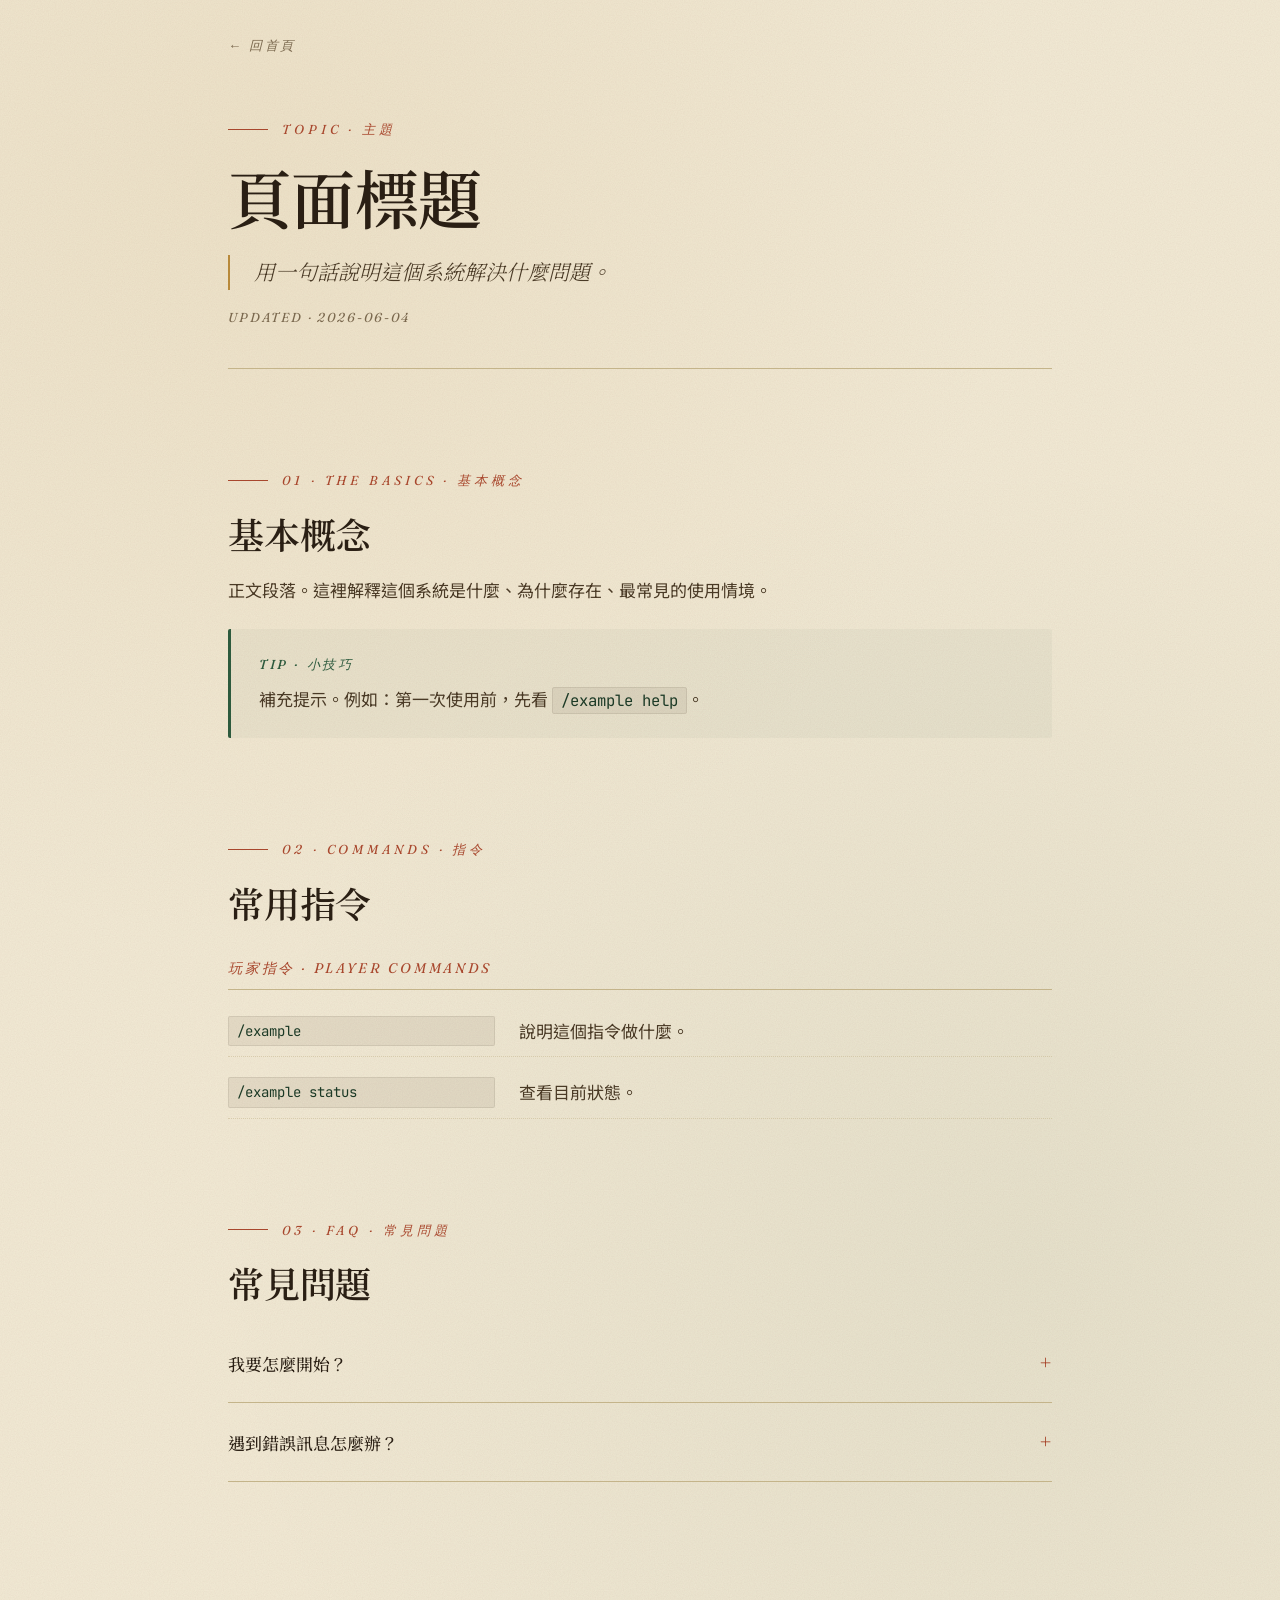
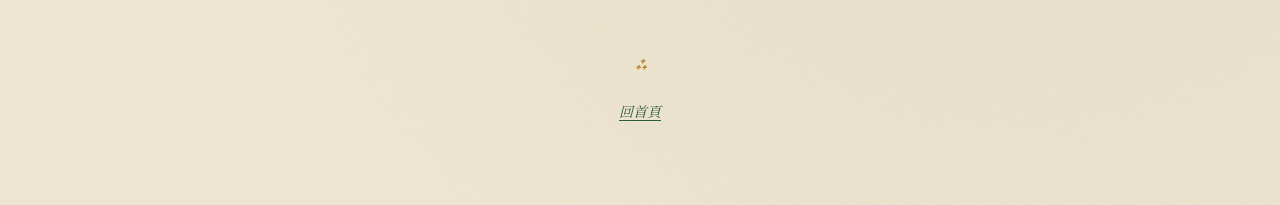
==== _template.html @ ef846f4b "init" ====
<!--
  HOW TO ADD A NEW TOPIC PAGE
  ===========================
  1. Copy this file to docs/<slug>.html  (e.g. docs/claims.html)
  2. Edit <title>, eyebrow, h1, lead, and content.
  3. Add an entry to docs/manifest.json under "topics":
       {
         "slug":    "claims",
         "title":   "領地系統",
         "summary": "保護你的建築不被其他玩家修改。",
         "path":    "claims.html",
         "updated": "2026-06-04"
       }
  4. Commit, push. GitHub Pages picks it up; the home page lists it automatically.

  Keep new pages at the top level of docs/. If you nest into a folder, you'll
  need to adjust the asset paths (./assets/... → ../assets/...).
-->
<!DOCTYPE html>
<html lang="zh-TW">
<head>
  <meta charset="UTF-8">
  <meta name="viewport" content="width=device-width, initial-scale=1.0">
  <title>新頁面標題 · MC Docs</title>
  <link rel="preconnect" href="https://fonts.googleapis.com">
  <link rel="preconnect" href="https://fonts.gstatic.com" crossorigin>
  <link href="https://fonts.googleapis.com/css2?family=Fraunces:ital,opsz,wght@0,9..144,300..900;1,9..144,300..900&family=Noto+Serif+TC:wght@300;400;500;600;700&family=Noto+Sans+TC:wght@300;400;500;600;700&family=JetBrains+Mono:wght@400;500;600&display=swap" rel="stylesheet">
  <link rel="stylesheet" href="./assets/style.css">
</head>
<body>

  <nav class="page-nav">
    <a href="./index.html">← 回首頁</a>
  </nav>

  <main class="container">
    <header class="page-header">
      <div class="section-marker">Topic · 主題</div>
      <h1>頁面標題</h1>
      <p class="lead">用一句話說明這個系統解決什麼問題。</p>
      <div class="meta">Updated · 2026-06-04</div>
    </header>

    <section>
      <div class="section-marker">01 · The Basics · 基本概念</div>
      <h2>基本概念</h2>
      <p>正文段落。這裡解釋這個系統是什麼、為什麼存在、最常見的使用情境。</p>

      <div class="callout callout-tip">
        <div class="callout-label">Tip · 小技巧</div>
        <p>補充提示。例如：第一次使用前，先看 <code>/example help</code>。</p>
      </div>
    </section>

    <section>
      <div class="section-marker">02 · Commands · 指令</div>
      <h2>常用指令</h2>

      <div class="cmd-group-title">玩家指令 · Player Commands</div>
      <div class="cmd-list">
        <div class="cmd-item">
          <code>/example</code>
          <div>說明這個指令做什麼。</div>
        </div>
        <div class="cmd-item">
          <code>/example status</code>
          <div>查看目前狀態。</div>
        </div>
      </div>
    </section>

    <section>
      <div class="section-marker">03 · FAQ · 常見問題</div>
      <h2>常見問題</h2>

      <details>
        <summary>我要怎麼開始？</summary>
        <p>回答放在這裡。</p>
      </details>
      <details>
        <summary>遇到錯誤訊息怎麼辦？</summary>
        <p>回答放在這裡。</p>
      </details>
    </section>
  </main>

  <footer class="site-footer">
    <div class="ornament">⁂</div>
    <div><a href="./index.html">回首頁</a></div>
  </footer>
</body>
</html>
---- assets/style.css ----
/* Parchment Explorer — implementation of docs/style.md */

:root {
  --paper:        #f3ead5;
  --paper-warm:   #ebe0c6;
  --paper-dark:   #d9cba3;
  --ink:          #2a1f14;
  --ink-soft:     #4a3a26;
  --ink-mute:     #7a684e;
  --forest:       #2d5a3d;
  --forest-deep:  #1c3a26;
  --terra:        #a8472d;
  --terra-soft:   #c46a4a;
  --gold:         #b8893a;
  --sky:          #4a6b7d;
  --rule:         #c4b48a;
  --shadow:       rgba(60, 40, 20, 0.12);
}

*, *::before, *::after { box-sizing: border-box; }
html { scroll-behavior: smooth; -webkit-text-size-adjust: 100%; }
body {
  margin: 0;
  font-family: "Noto Sans TC", "Fraunces", serif;
  font-size: 17px;
  line-height: 1.75;
  color: var(--ink-soft);
  background: var(--paper);
  background-image:
    radial-gradient(circle at 20% 10%, rgba(184, 137, 58, 0.08) 0%, transparent 40%),
    radial-gradient(circle at 80% 70%, rgba(45, 90, 61, 0.06) 0%, transparent 50%),
    url("data:image/svg+xml;utf8,<svg xmlns='http://www.w3.org/2000/svg' width='400' height='400'><filter id='n'><feTurbulence type='fractalNoise' baseFrequency='0.85' numOctaves='2' stitchTiles='stitch'/><feColorMatrix values='0 0 0 0 0.15 0 0 0 0 0.12 0 0 0 0 0.08 0 0 0 0.08 0'/></filter><rect width='400' height='400' filter='url(%23n)'/></svg>");
  min-height: 100vh;
}

/* ── layout ─────────────────────────────────────────────── */
.container { max-width: 880px; margin: 0 auto; padding: 0 28px; }
section { margin: 100px 0; }

/* ── typography ─────────────────────────────────────────── */
h1, h2, h3, h4 {
  font-family: "Noto Serif TC", "Fraunces", serif;
  color: var(--ink);
  line-height: 1.2;
  letter-spacing: -0.005em;
  margin: 0;
}
h1 { font-size: clamp(40px, 6vw, 64px); font-weight: 600; line-height: 1.1; letter-spacing: -0.01em; }
h2 { font-size: 36px; font-weight: 600; margin-bottom: 20px; }
h3 { font-size: 22px; font-weight: 600; color: var(--forest-deep); margin: 32px 0 12px; }
h4 { font-size: 16px; font-weight: 600; font-family: "Noto Sans TC", sans-serif; margin: 24px 0 8px; }

p { margin: 0 0 16px; }
strong { color: var(--ink); font-weight: 600; }
em {
  color: var(--terra);
  font-style: italic;
  font-family: "Fraunces", "Noto Serif TC", serif;
}

a {
  color: var(--forest);
  text-decoration: underline;
  text-decoration-thickness: 1px;
  text-underline-offset: 3px;
  transition: color 0.2s;
}
a:hover { color: var(--terra); }

/* ── hero ───────────────────────────────────────────────── */
.hero { text-align: center; padding: 100px 0 60px; }
.hero > * { animation: fade-up 0.8s ease-out backwards; }
.hero-eyebrow {
  font-family: "Fraunces", serif;
  font-style: italic;
  font-size: 14px;
  letter-spacing: 0.3em;
  text-transform: uppercase;
  color: var(--terra);
  margin-bottom: 24px;
  animation-delay: 0.10s;
}
.hero-title { animation-delay: 0.25s; margin-bottom: 24px; }
.hero-subtitle {
  font-family: "Fraunces", "Noto Serif TC", serif;
  font-weight: 300;
  font-style: italic;
  font-size: 21px;
  line-height: 1.65;
  color: var(--ink-soft);
  max-width: 640px;
  margin: 0 auto 40px;
  animation-delay: 0.40s;
}
.hero-divider {
  font-family: "Fraunces", serif;
  font-size: 26px;
  color: var(--gold);
  animation-delay: 0.55s;
}

/* ── section marker ─────────────────────────────────────── */
.section-marker {
  font-family: "Fraunces", serif;
  font-style: italic;
  font-size: 13px;
  letter-spacing: 0.3em;
  text-transform: uppercase;
  color: var(--terra);
  display: flex;
  align-items: center;
  gap: 14px;
  margin-bottom: 20px;
}
.section-marker::before {
  content: "";
  width: 40px;
  height: 1px;
  background: var(--terra);
}

/* ── lead paragraph ─────────────────────────────────────── */
.lead {
  font-family: "Fraunces", "Noto Serif TC", serif;
  font-weight: 300;
  font-style: italic;
  font-size: 21px;
  line-height: 1.65;
  color: var(--ink-soft);
  padding-left: 24px;
  border-left: 2px solid var(--gold);
  margin: 32px 0;
}

/* ── callouts ───────────────────────────────────────────── */
.callout {
  padding: 24px 28px;
  background: rgba(255, 250, 235, 0.5);
  border-radius: 2px;
  margin: 24px 0;
}
.callout-warn { border-left: 3px solid var(--terra);  background: rgba(168, 71, 45, 0.04); }
.callout-info { border-left: 3px solid var(--sky);    background: rgba(74, 107, 125, 0.04); }
.callout-tip  { border-left: 3px solid var(--forest); background: rgba(45, 90, 61, 0.04); }
.callout-label {
  font-family: "Fraunces", serif;
  font-style: italic;
  font-size: 13px;
  letter-spacing: 0.2em;
  text-transform: uppercase;
  font-weight: 500;
  margin-bottom: 8px;
  color: var(--terra);
}
.callout-info .callout-label { color: var(--sky); }
.callout-tip  .callout-label { color: var(--forest); }
.callout p:last-child { margin-bottom: 0; }

/* ── steps ──────────────────────────────────────────────── */
.step {
  display: grid;
  grid-template-columns: 60px 1fr;
  gap: 24px;
  padding: 24px;
  background: rgba(255, 250, 235, 0.5);
  border-left: 3px solid var(--forest);
  margin: 16px 0;
}
.step-num {
  font-family: "Fraunces", serif;
  font-style: italic;
  font-size: 44px;
  font-weight: 300;
  color: var(--forest);
  line-height: 1;
}
.step h4 { margin-top: 0; }

/* ── command / reference list ───────────────────────────── */
.cmd-group-title {
  font-family: "Fraunces", serif;
  font-style: italic;
  font-size: 14px;
  letter-spacing: 0.2em;
  text-transform: uppercase;
  color: var(--terra);
  padding-bottom: 8px;
  border-bottom: 1px solid var(--rule);
  margin: 32px 0 16px;
}
.cmd-list { display: grid; gap: 10px; }
.cmd-item {
  display: grid;
  grid-template-columns: minmax(180px, 1fr) 2fr;
  gap: 24px;
  padding: 10px 0;
  border-bottom: 1px dotted rgba(196, 180, 138, 0.5);
}
.cmd-item > :first-child { font-family: "JetBrains Mono", monospace; font-size: 14px; color: var(--forest-deep); }

/* ── TOC (used on home for topic list) ──────────────────── */
nav.toc {
  padding: 32px 40px;
  background: rgba(255, 250, 235, 0.6);
  border: 1px solid var(--rule);
  border-radius: 2px;
  max-width: 560px;
  margin: 32px 0;
}
nav.toc ol { list-style: none; counter-reset: toc-counter; margin: 0; padding: 0; }
nav.toc li {
  counter-increment: toc-counter;
  display: grid;
  grid-template-columns: 40px 1fr;
  gap: 14px;
  padding: 16px 0;
  border-bottom: 1px dotted rgba(196, 180, 138, 0.5);
  align-items: baseline;
}
nav.toc li:last-child { border-bottom: none; }
nav.toc li::before {
  content: counter(toc-counter, decimal-leading-zero);
  font-family: "Fraunces", serif;
  font-style: italic;
  font-size: 13px;
  color: var(--terra);
  letter-spacing: 0.1em;
}
nav.toc a {
  text-decoration: none;
  color: var(--ink);
  font-weight: 500;
  font-family: "Noto Serif TC", serif;
  font-size: 18px;
}
nav.toc a:hover { color: var(--forest); }
nav.toc .toc-summary {
  display: block;
  font-size: 14.5px;
  color: var(--ink-mute);
  margin-top: 4px;
  font-style: italic;
  font-family: "Fraunces", "Noto Serif TC", serif;
  font-weight: 300;
}
nav.toc .toc-empty {
  display: block;
  color: var(--ink-mute);
  font-style: italic;
  font-family: "Fraunces", serif;
}

/* ── tables ─────────────────────────────────────────────── */
.compare-table {
  width: 100%;
  border-collapse: collapse;
  font-size: 15.5px;
  margin: 24px 0;
}
.compare-table th, .compare-table td {
  padding: 12px 14px;
  text-align: left;
}
.compare-table th {
  font-family: "Noto Serif TC", serif;
  font-weight: 600;
  background: rgba(184, 137, 58, 0.06);
  border-bottom: 2px solid var(--gold);
  color: var(--ink);
}
.compare-table td { border-bottom: 1px solid var(--rule); }
.compare-table tr:hover td { background: rgba(255, 250, 235, 0.5); }

/* ── details / collapsible ──────────────────────────────── */
details {
  border-bottom: 1px solid var(--rule);
  padding: 18px 0;
}
details summary {
  list-style: none;
  cursor: pointer;
  display: flex;
  justify-content: space-between;
  align-items: center;
  font-family: "Noto Serif TC", serif;
  font-weight: 500;
  color: var(--ink);
}
details summary::-webkit-details-marker { display: none; }
details summary::after {
  content: "+";
  font-family: "Fraunces", serif;
  font-size: 24px;
  color: var(--terra);
  font-weight: 300;
  transition: transform 0.2s;
}
details[open] summary::after { content: "−"; }
details > *:not(summary) { margin-top: 12px; }

/* ── code ───────────────────────────────────────────────── */
code {
  font-family: "JetBrains Mono", "Consolas", monospace;
  font-size: 0.92em;
  background: rgba(74, 58, 38, 0.08);
  color: var(--forest-deep);
  padding: 2px 8px;
  border-radius: 2px;
  border: 1px solid rgba(74, 58, 38, 0.1);
}
pre, .cmd-block {
  background: var(--ink);
  color: var(--paper);
  padding: 16px 20px;
  border-left: 3px solid var(--gold);
  border-radius: 2px;
  font-family: "JetBrains Mono", "Consolas", monospace;
  font-size: 14px;
  line-height: 1.6;
  overflow-x: auto;
  margin: 16px 0;
}
pre code {
  background: transparent;
  border: none;
  color: inherit;
  padding: 0;
}

/* ── lists ──────────────────────────────────────────────── */
ul, ol { padding-left: 24px; margin: 16px 0; }
ul li, ol li { margin-bottom: 6px; }
ul li::marker { color: var(--gold); }
ol li::marker { color: var(--terra); font-family: "Fraunces", serif; font-style: italic; }

/* ── page chrome (back-nav + header) ────────────────────── */
.page-nav {
  max-width: 880px;
  margin: 0 auto;
  padding: 28px 28px 0;
}
.page-nav a {
  font-family: "Fraunces", serif;
  font-style: italic;
  font-size: 13px;
  letter-spacing: 0.2em;
  text-transform: uppercase;
  color: var(--ink-mute);
  text-decoration: none;
}
.page-nav a:hover { color: var(--terra); }

.page-header {
  padding: 60px 0 40px;
  border-bottom: 1px solid var(--rule);
  margin-bottom: 40px;
}
.page-header h1 { margin: 16px 0; }
.page-header .lead { margin: 24px 0 0; }

.meta {
  font-family: "Fraunces", serif;
  font-style: italic;
  font-size: 13px;
  letter-spacing: 0.15em;
  color: var(--ink-mute);
  text-transform: uppercase;
  margin-top: 16px;
}

/* ── footer ─────────────────────────────────────────────── */
footer.site-footer {
  text-align: center;
  padding: 60px 0 80px;
  color: var(--ink-mute);
  font-family: "Fraunces", "Noto Serif TC", serif;
  font-style: italic;
  font-size: 14px;
}
.ornament {
  font-family: "Fraunces", serif;
  font-size: 24px;
  color: var(--gold);
  margin-bottom: 16px;
}

/* ── animation ──────────────────────────────────────────── */
@keyframes fade-up {
  from { opacity: 0; transform: translateY(12px); }
  to   { opacity: 1; transform: translateY(0); }
}

/* ── responsive ─────────────────────────────────────────── */
@media (max-width: 640px) {
  body { font-size: 16px; }
  .hero { padding: 60px 0 40px; }
  section { margin: 70px 0; }
  h2 { font-size: 28px; }
  h3 { font-size: 19px; }
  .lead { font-size: 18px; padding-left: 16px; }
  .cmd-item, .step { grid-template-columns: 1fr; gap: 4px; }
  nav.toc { padding: 24px 20px; }
}
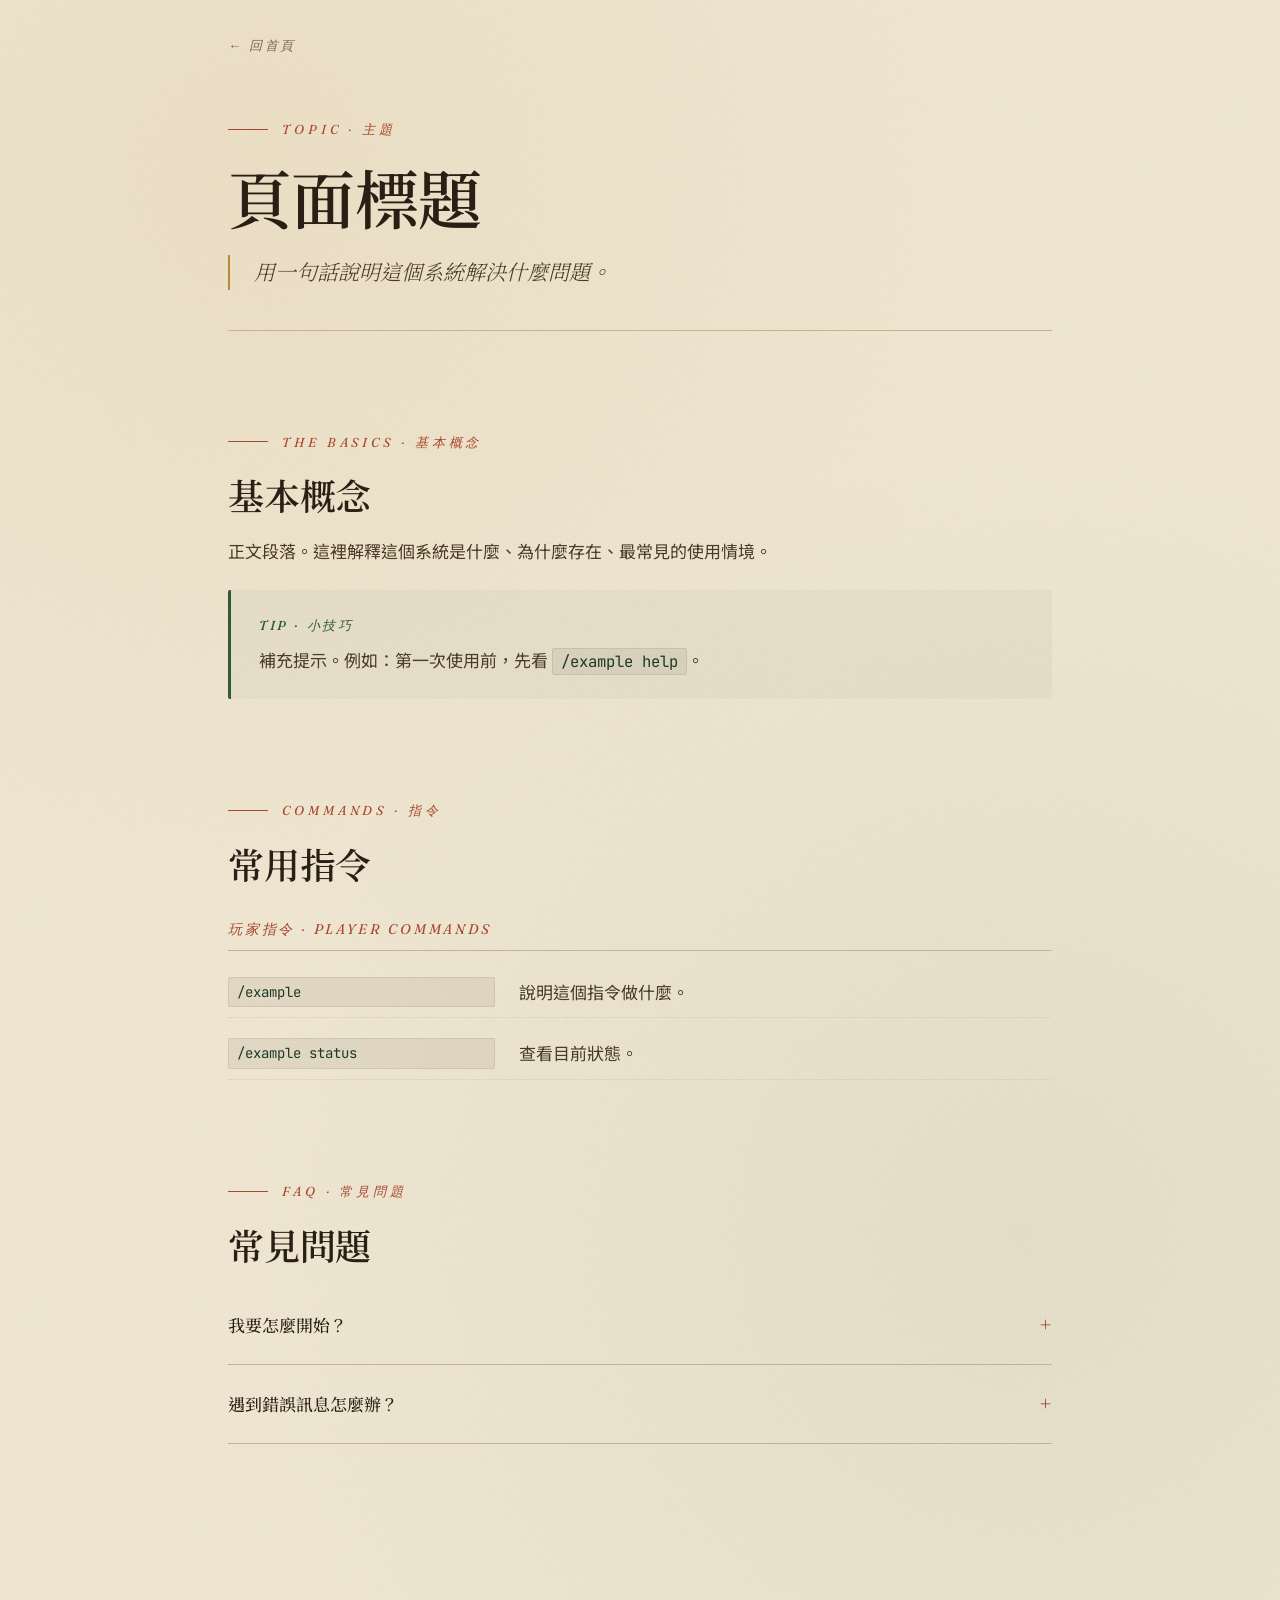
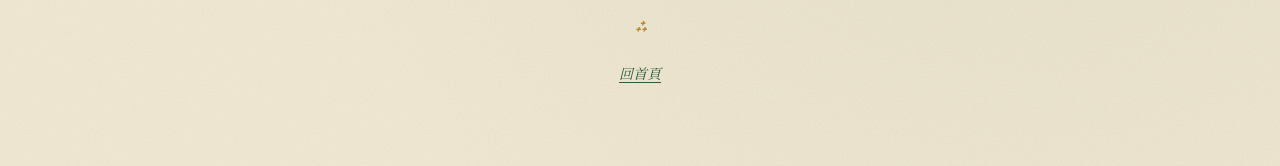
==== commit bb855106: "fix" ====
--- a/_template.html
+++ b/_template.html
@@ -1,36 +1,31 @@
 <!--
-  HOW TO ADD A NEW TOPIC PAGE
-  ===========================
-  1. Copy this file to docs/<slug>.html  (e.g. docs/claims.html)
+  HOW TO ADD A NEW PAGE
+  =====================
+  1. Copy this file to pages/<slug>.html  (e.g. pages/claims.html)
   2. Edit <title>, eyebrow, h1, lead, and content.
-  3. Add an entry to docs/manifest.json under "topics":
-       {
-         "slug":    "claims",
-         "title":   "領地系統",
-         "summary": "保護你的建築不被其他玩家修改。",
-         "path":    "claims.html",
-         "updated": "2026-06-04"
-       }
-  4. Commit, push. GitHub Pages picks it up; the home page lists it automatically.
+     - <title> drives the homepage list. You can also add
+       <meta name="docs-title" content="..."> to override.
+     - <meta name="description"> appears as the subtitle on the home list.
+  3. Commit, push. The homepage auto-discovers it — no other edits needed.
 
-  Keep new pages at the top level of docs/. If you nest into a folder, you'll
-  need to adjust the asset paths (./assets/... → ../assets/...).
+  Files starting with "_" (like this one) are ignored by the home list.
 -->
 <!DOCTYPE html>
 <html lang="zh-TW">
 <head>
   <meta charset="UTF-8">
   <meta name="viewport" content="width=device-width, initial-scale=1.0">
-  <title>新頁面標題 · MC Docs</title>
+  <title>新頁面標題</title>
+  <meta name="description" content="一句話說明這個系統。">
   <link rel="preconnect" href="https://fonts.googleapis.com">
   <link rel="preconnect" href="https://fonts.gstatic.com" crossorigin>
   <link href="https://fonts.googleapis.com/css2?family=Fraunces:ital,opsz,wght@0,9..144,300..900;1,9..144,300..900&family=Noto+Serif+TC:wght@300;400;500;600;700&family=Noto+Sans+TC:wght@300;400;500;600;700&family=JetBrains+Mono:wght@400;500;600&display=swap" rel="stylesheet">
-  <link rel="stylesheet" href="./assets/style.css">
+  <link rel="stylesheet" href="../assets/style.css">
 </head>
 <body>
 
   <nav class="page-nav">
-    <a href="./index.html">← 回首頁</a>
+    <a href="../index.html">← 回首頁</a>
   </nav>
 
   <main class="container">
@@ -38,11 +33,10 @@
       <div class="section-marker">Topic · 主題</div>
       <h1>頁面標題</h1>
       <p class="lead">用一句話說明這個系統解決什麼問題。</p>
-      <div class="meta">Updated · 2026-06-04</div>
     </header>
 
     <section>
-      <div class="section-marker">01 · The Basics · 基本概念</div>
+      <div class="section-marker">The Basics · 基本概念</div>
       <h2>基本概念</h2>
       <p>正文段落。這裡解釋這個系統是什麼、為什麼存在、最常見的使用情境。</p>
 
@@ -53,7 +47,7 @@
     </section>
 
     <section>
-      <div class="section-marker">02 · Commands · 指令</div>
+      <div class="section-marker">Commands · 指令</div>
       <h2>常用指令</h2>
 
       <div class="cmd-group-title">玩家指令 · Player Commands</div>
@@ -70,7 +64,7 @@
     </section>
 
     <section>
-      <div class="section-marker">03 · FAQ · 常見問題</div>
+      <div class="section-marker">FAQ · 常見問題</div>
       <h2>常見問題</h2>
 
       <details>
@@ -86,7 +80,7 @@
 
   <footer class="site-footer">
     <div class="ornament">⁂</div>
-    <div><a href="./index.html">回首頁</a></div>
+    <div><a href="../index.html">回首頁</a></div>
   </footer>
 </body>
 </html>
--- a/assets/style.css
+++ b/assets/style.css
@@ -200,38 +200,26 @@
 
 /* ── TOC (used on home for topic list) ──────────────────── */
 nav.toc {
-  padding: 32px 40px;
+  padding: 8px 32px;
   background: rgba(255, 250, 235, 0.6);
   border: 1px solid var(--rule);
   border-radius: 2px;
-  max-width: 560px;
-  margin: 32px 0;
-}
-nav.toc ol { list-style: none; counter-reset: toc-counter; margin: 0; padding: 0; }
+  max-width: 580px;
+  margin: 0 auto;
+}
+nav.toc ol { list-style: none; margin: 0; padding: 0; }
 nav.toc li {
-  counter-increment: toc-counter;
-  display: grid;
-  grid-template-columns: 40px 1fr;
-  gap: 14px;
-  padding: 16px 0;
+  padding: 18px 0;
   border-bottom: 1px dotted rgba(196, 180, 138, 0.5);
-  align-items: baseline;
 }
 nav.toc li:last-child { border-bottom: none; }
-nav.toc li::before {
-  content: counter(toc-counter, decimal-leading-zero);
-  font-family: "Fraunces", serif;
-  font-style: italic;
-  font-size: 13px;
-  color: var(--terra);
-  letter-spacing: 0.1em;
-}
 nav.toc a {
   text-decoration: none;
   color: var(--ink);
   font-weight: 500;
   font-family: "Noto Serif TC", serif;
-  font-size: 18px;
+  font-size: 19px;
+  display: block;
 }
 nav.toc a:hover { color: var(--forest); }
 nav.toc .toc-summary {
@@ -248,6 +236,8 @@
   color: var(--ink-mute);
   font-style: italic;
   font-family: "Fraunces", serif;
+  text-align: center;
+  padding: 8px 0;
 }
 
 /* ── tables ─────────────────────────────────────────────── */
